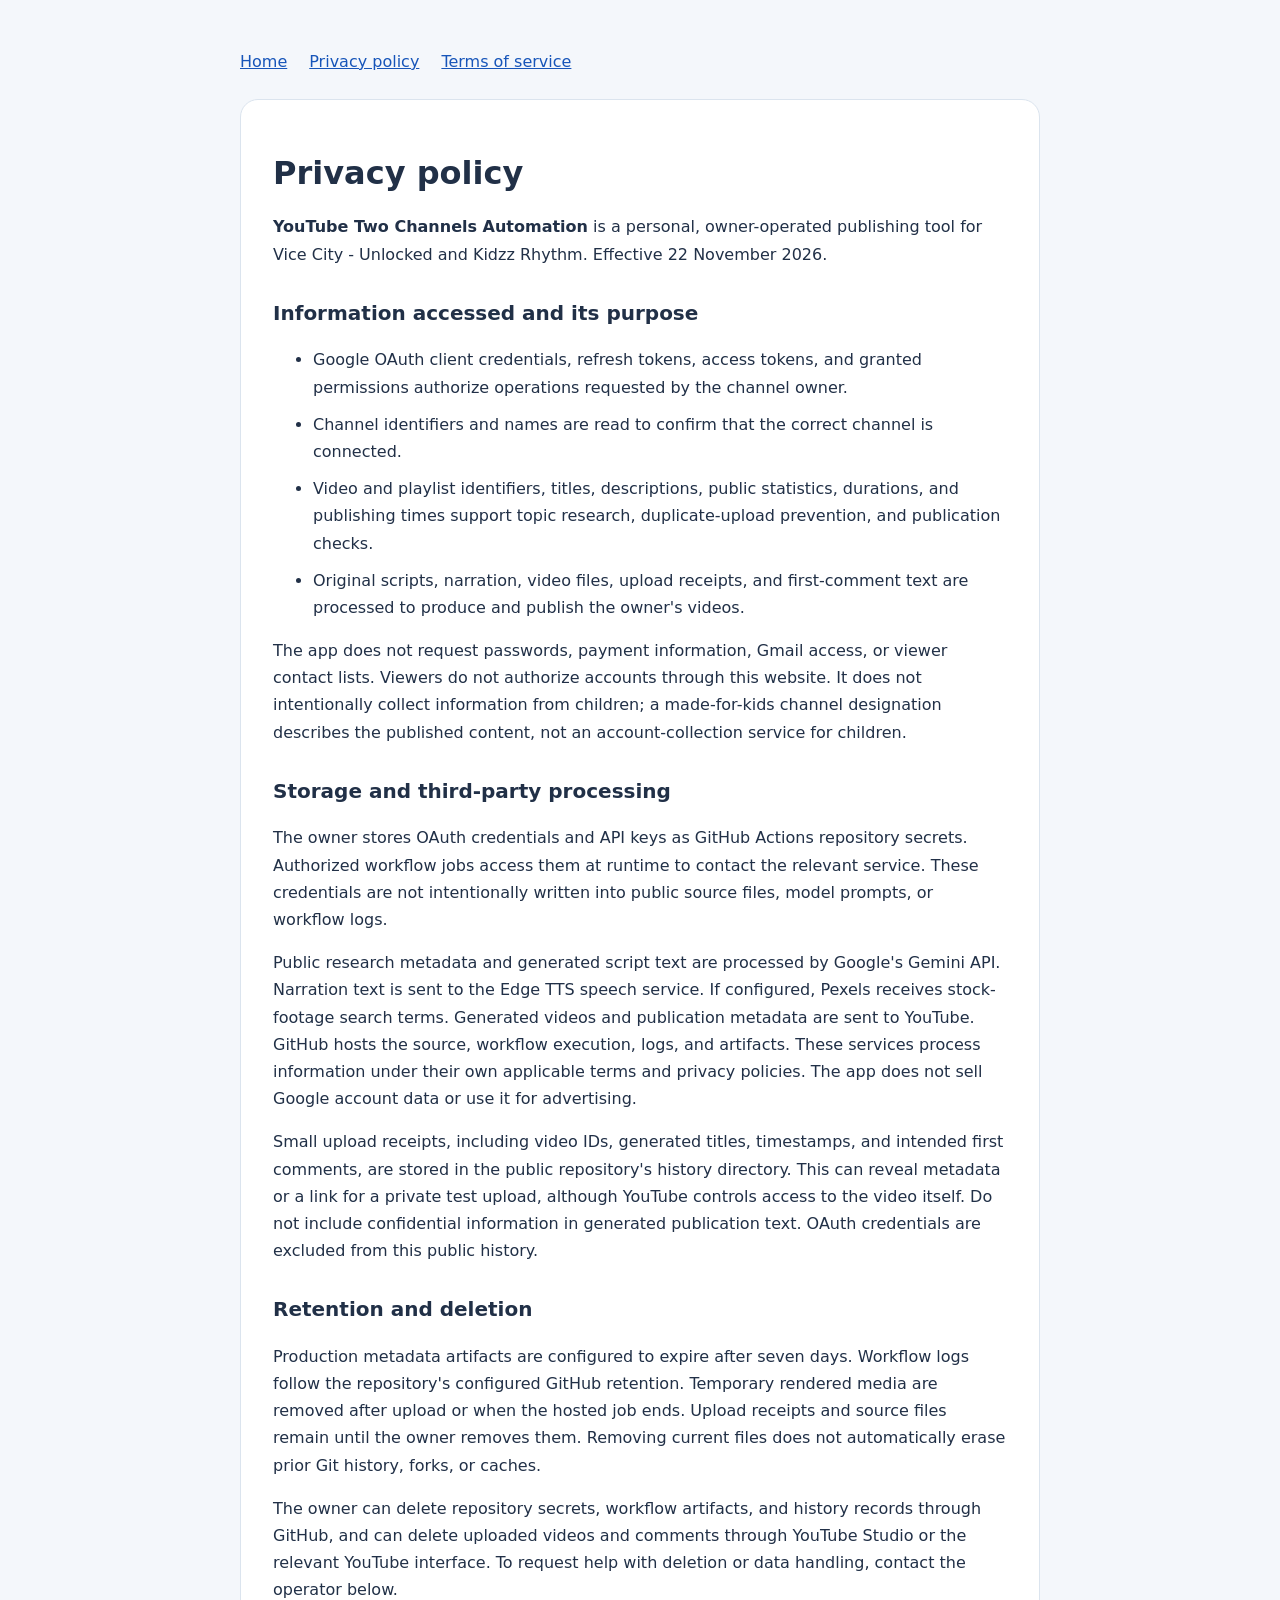
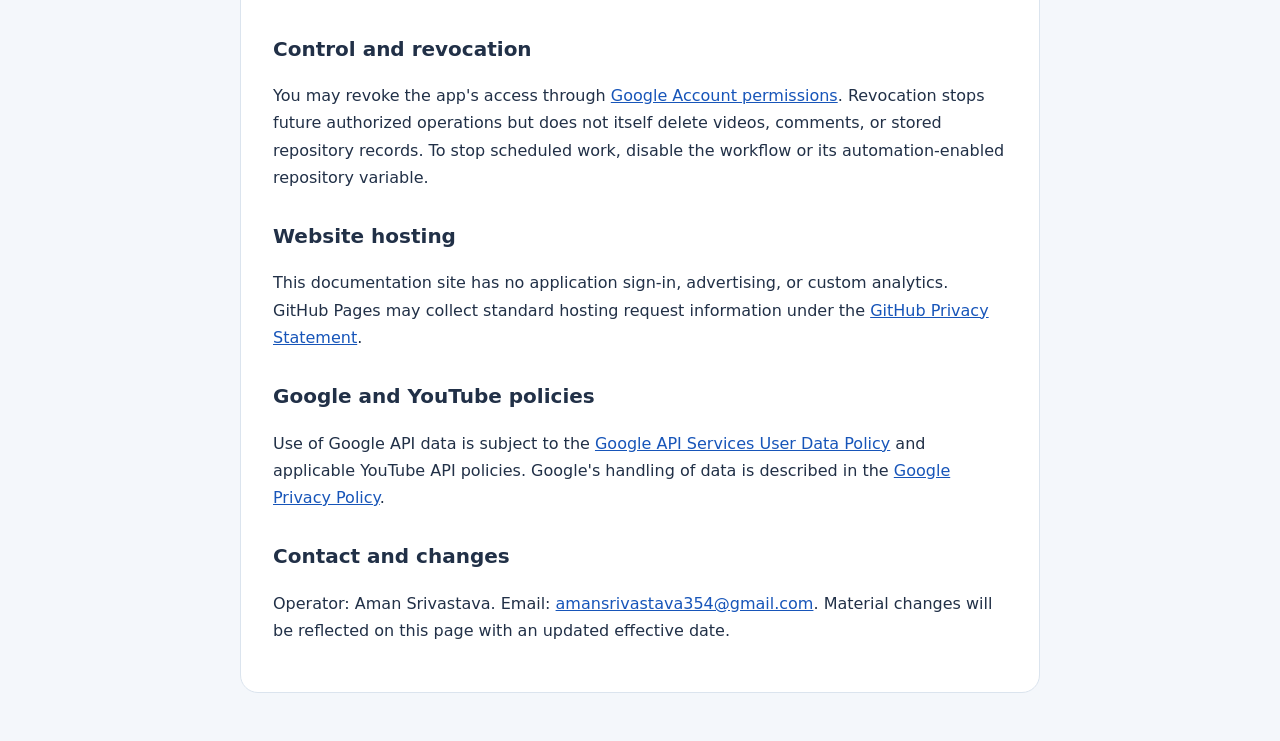
==== docs/privacy.html @ 5db477f4 "Add truthful app information, privacy and terms pages for OAuth setup" ====
<!doctype html><html lang="en"><head><meta charset="utf-8"><meta name="viewport" content="width=device-width, initial-scale=1"><title>Privacy policy — YouTube Two Channels Automation</title><link rel="stylesheet" href="style.css"></head><body><nav><a href="./">Home</a><a href="privacy.html">Privacy policy</a><a href="terms.html">Terms of service</a></nav><main><h1>Privacy policy</h1><p><strong>YouTube Two Channels Automation</strong> is a personal, owner-operated publishing tool for Vice City - Unlocked and Kidzz Rhythm. Effective 22 November 2026.</p><h2>Information accessed and its purpose</h2><ul><li>Google OAuth client credentials, refresh tokens, access tokens, and granted permissions authorize operations requested by the channel owner.</li><li>Channel identifiers and names are read to confirm that the correct channel is connected.</li><li>Video and playlist identifiers, titles, descriptions, public statistics, durations, and publishing times support topic research, duplicate-upload prevention, and publication checks.</li><li>Original scripts, narration, video files, upload receipts, and first-comment text are processed to produce and publish the owner's videos.</li></ul><p>The app does not request passwords, payment information, Gmail access, or viewer contact lists. Viewers do not authorize accounts through this website. It does not intentionally collect information from children; a made-for-kids channel designation describes the published content, not an account-collection service for children.</p><h2>Storage and third-party processing</h2><p>The owner stores OAuth credentials and API keys as GitHub Actions repository secrets. Authorized workflow jobs access them at runtime to contact the relevant service. These credentials are not intentionally written into public source files, model prompts, or workflow logs.</p><p>Public research metadata and generated script text are processed by Google's Gemini API. Narration text is sent to the Edge TTS speech service. If configured, Pexels receives stock-footage search terms. Generated videos and publication metadata are sent to YouTube. GitHub hosts the source, workflow execution, logs, and artifacts. These services process information under their own applicable terms and privacy policies. The app does not sell Google account data or use it for advertising.</p><p>Small upload receipts, including video IDs, generated titles, timestamps, and intended first comments, are stored in the public repository's history directory. This can reveal metadata or a link for a private test upload, although YouTube controls access to the video itself. Do not include confidential information in generated publication text. OAuth credentials are excluded from this public history.</p><h2>Retention and deletion</h2><p>Production metadata artifacts are configured to expire after seven days. Workflow logs follow the repository's configured GitHub retention. Temporary rendered media are removed after upload or when the hosted job ends. Upload receipts and source files remain until the owner removes them. Removing current files does not automatically erase prior Git history, forks, or caches.</p><p>The owner can delete repository secrets, workflow artifacts, and history records through GitHub, and can delete uploaded videos and comments through YouTube Studio or the relevant YouTube interface. To request help with deletion or data handling, contact the operator below.</p><h2>Control and revocation</h2><p>You may revoke the app's access through <a href="https://myaccount.google.com/permissions">Google Account permissions</a>. Revocation stops future authorized operations but does not itself delete videos, comments, or stored repository records. To stop scheduled work, disable the workflow or its automation-enabled repository variable.</p><h2>Website hosting</h2><p>This documentation site has no application sign-in, advertising, or custom analytics. GitHub Pages may collect standard hosting request information under the <a href="https://docs.github.com/en/site-policy/privacy-policies/github-general-privacy-statement">GitHub Privacy Statement</a>.</p><h2>Google and YouTube policies</h2><p>Use of Google API data is subject to the <a href="https://developers.google.com/terms/api-services-user-data-policy">Google API Services User Data Policy</a> and applicable YouTube API policies. Google's handling of data is described in the <a href="https://policies.google.com/privacy">Google Privacy Policy</a>.</p><h2>Contact and changes</h2><p>Operator: Aman Srivastava. Email: <a href="mailto:amansrivastava354@gmail.com">amansrivastava354@gmail.com</a>. Material changes will be reflected on this page with an updated effective date.</p></main></body></html>
---- docs/style.css ----
:root{color-scheme:light;font-family:system-ui,-apple-system,sans-serif;color:#213047;background:#f4f7fb}body{max-width:800px;margin:48px auto;padding:0 24px;line-height:1.7}main{background:white;border:1px solid #dbe4ee;border-radius:18px;padding:32px}h1{line-height:1.2;font-size:2rem}h2{font-size:1.25rem;margin-top:28px}a{color:#1755b9}nav{display:flex;gap:22px;flex-wrap:wrap;margin-bottom:24px}small{color:#53647a}footer{margin-top:24px}li{margin:10px 0}
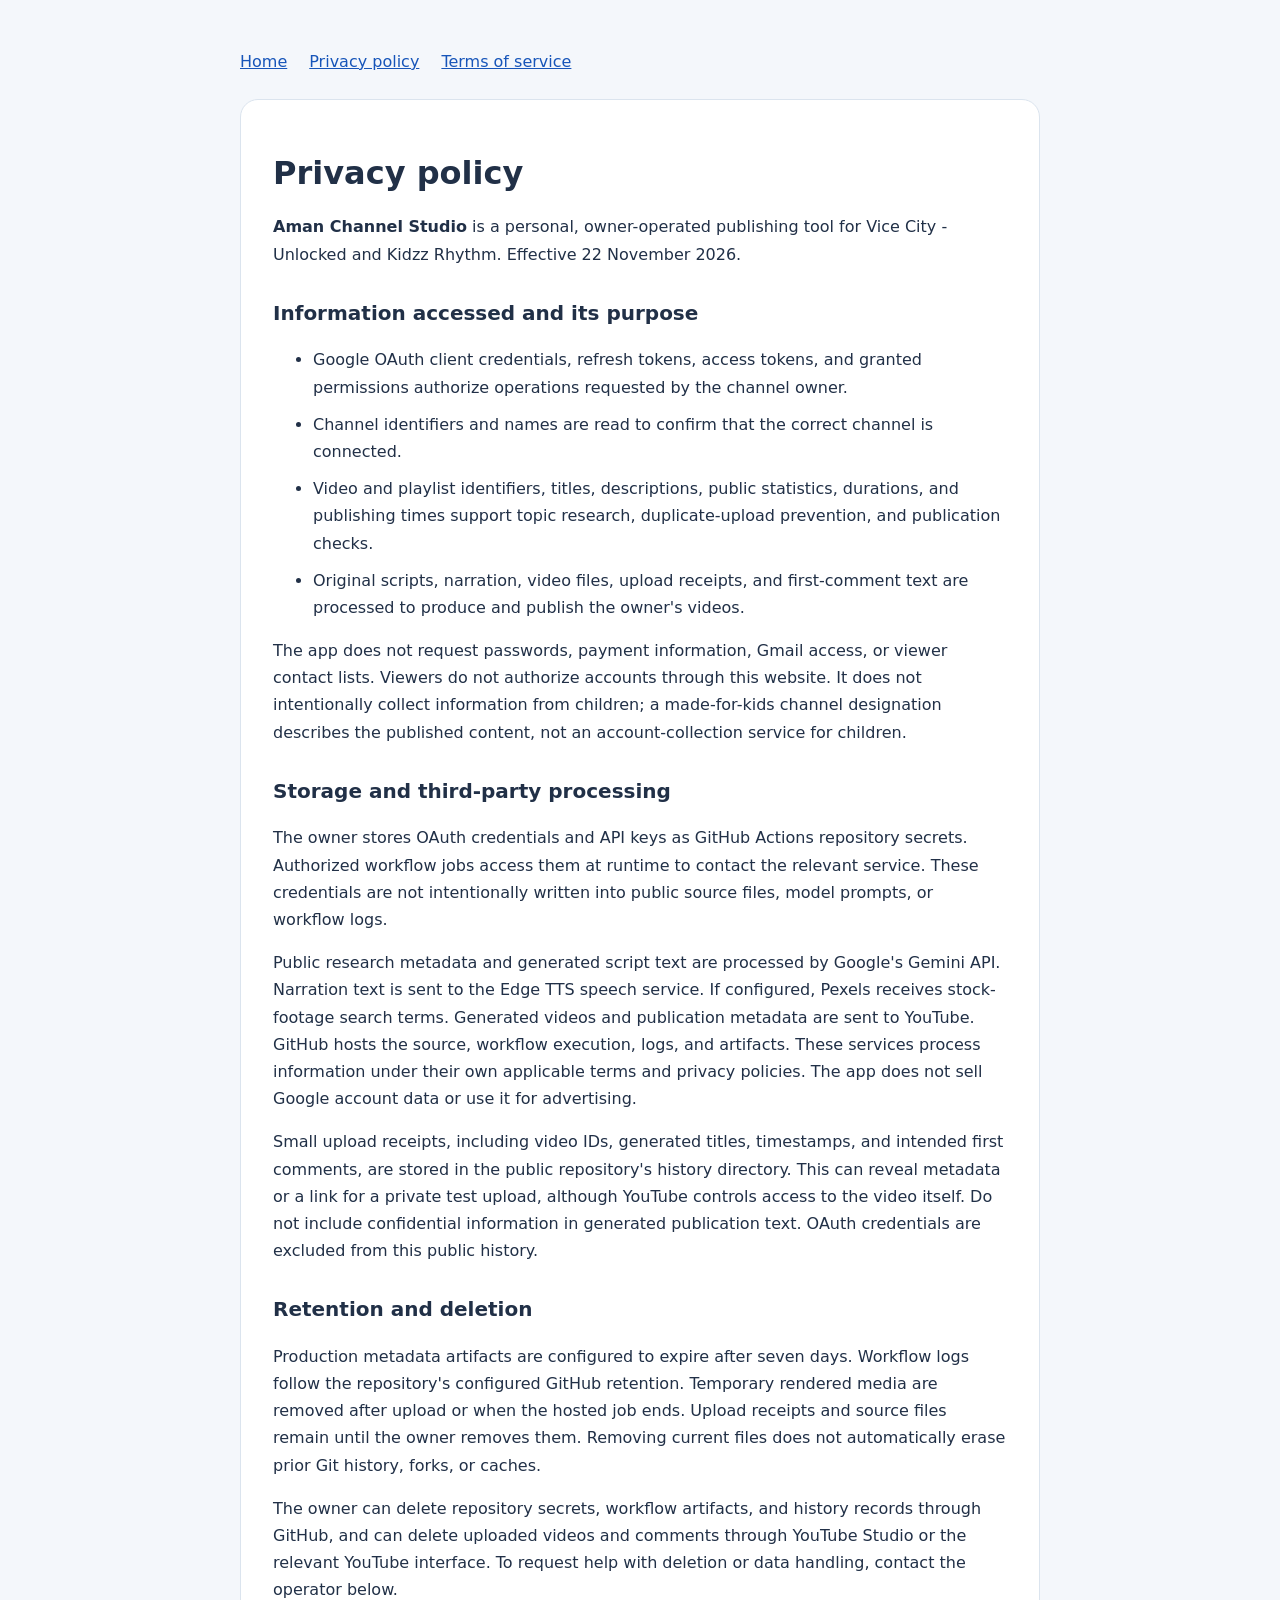
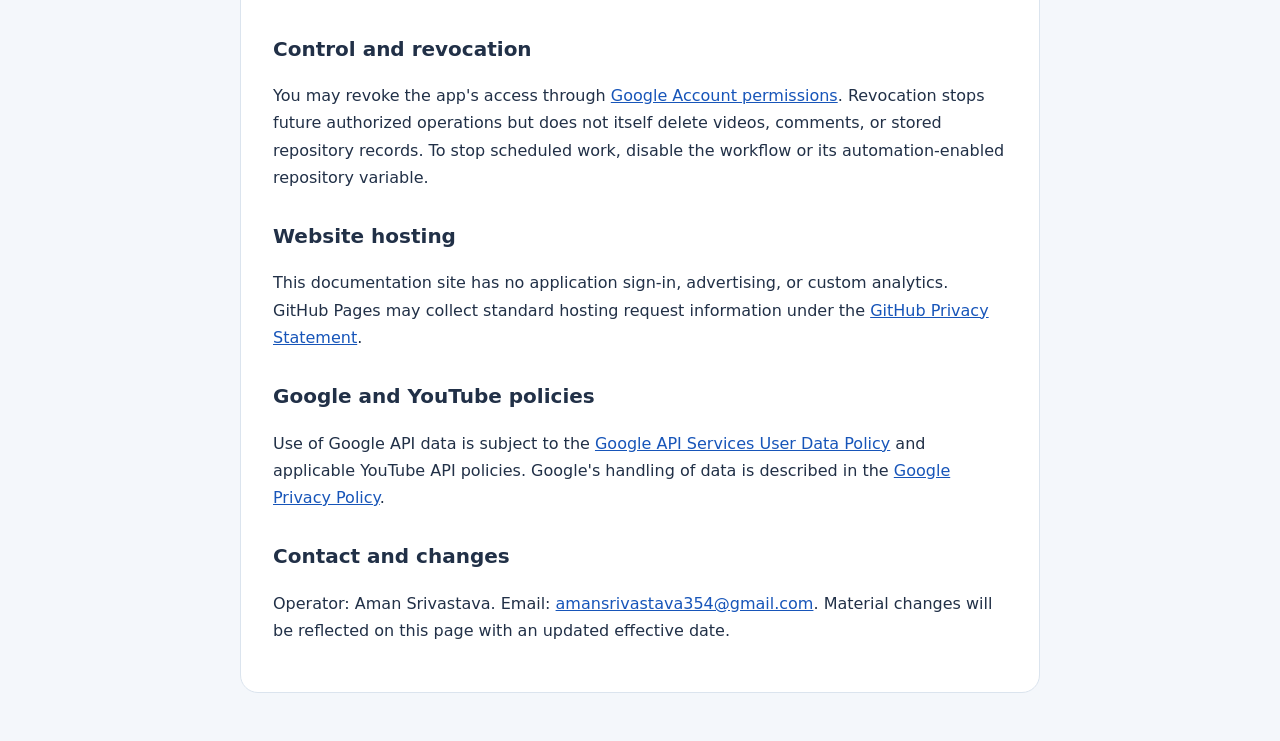
==== commit 3b9129c1: "Use distinct Aman Channel Studio OAuth app branding" ====
--- a/docs/privacy.html
+++ b/docs/privacy.html
@@ -1 +1 @@
-<!doctype html><html lang="en"><head><meta charset="utf-8"><meta name="viewport" content="width=device-width, initial-scale=1"><title>Privacy policy — YouTube Two Channels Automation</title><link rel="stylesheet" href="style.css"></head><body><nav><a href="./">Home</a><a href="privacy.html">Privacy policy</a><a href="terms.html">Terms of service</a></nav><main><h1>Privacy policy</h1><p><strong>YouTube Two Channels Automation</strong> is a personal, owner-operated publishing tool for Vice City - Unlocked and Kidzz Rhythm. Effective 22 November 2026.</p><h2>Information accessed and its purpose</h2><ul><li>Google OAuth client credentials, refresh tokens, access tokens, and granted permissions authorize operations requested by the channel owner.</li><li>Channel identifiers and names are read to confirm that the correct channel is connected.</li><li>Video and playlist identifiers, titles, descriptions, public statistics, durations, and publishing times support topic research, duplicate-upload prevention, and publication checks.</li><li>Original scripts, narration, video files, upload receipts, and first-comment text are processed to produce and publish the owner's videos.</li></ul><p>The app does not request passwords, payment information, Gmail access, or viewer contact lists. Viewers do not authorize accounts through this website. It does not intentionally collect information from children; a made-for-kids channel designation describes the published content, not an account-collection service for children.</p><h2>Storage and third-party processing</h2><p>The owner stores OAuth credentials and API keys as GitHub Actions repository secrets. Authorized workflow jobs access them at runtime to contact the relevant service. These credentials are not intentionally written into public source files, model prompts, or workflow logs.</p><p>Public research metadata and generated script text are processed by Google's Gemini API. Narration text is sent to the Edge TTS speech service. If configured, Pexels receives stock-footage search terms. Generated videos and publication metadata are sent to YouTube. GitHub hosts the source, workflow execution, logs, and artifacts. These services process information under their own applicable terms and privacy policies. The app does not sell Google account data or use it for advertising.</p><p>Small upload receipts, including video IDs, generated titles, timestamps, and intended first comments, are stored in the public repository's history directory. This can reveal metadata or a link for a private test upload, although YouTube controls access to the video itself. Do not include confidential information in generated publication text. OAuth credentials are excluded from this public history.</p><h2>Retention and deletion</h2><p>Production metadata artifacts are configured to expire after seven days. Workflow logs follow the repository's configured GitHub retention. Temporary rendered media are removed after upload or when the hosted job ends. Upload receipts and source files remain until the owner removes them. Removing current files does not automatically erase prior Git history, forks, or caches.</p><p>The owner can delete repository secrets, workflow artifacts, and history records through GitHub, and can delete uploaded videos and comments through YouTube Studio or the relevant YouTube interface. To request help with deletion or data handling, contact the operator below.</p><h2>Control and revocation</h2><p>You may revoke the app's access through <a href="https://myaccount.google.com/permissions">Google Account permissions</a>. Revocation stops future authorized operations but does not itself delete videos, comments, or stored repository records. To stop scheduled work, disable the workflow or its automation-enabled repository variable.</p><h2>Website hosting</h2><p>This documentation site has no application sign-in, advertising, or custom analytics. GitHub Pages may collect standard hosting request information under the <a href="https://docs.github.com/en/site-policy/privacy-policies/github-general-privacy-statement">GitHub Privacy Statement</a>.</p><h2>Google and YouTube policies</h2><p>Use of Google API data is subject to the <a href="https://developers.google.com/terms/api-services-user-data-policy">Google API Services User Data Policy</a> and applicable YouTube API policies. Google's handling of data is described in the <a href="https://policies.google.com/privacy">Google Privacy Policy</a>.</p><h2>Contact and changes</h2><p>Operator: Aman Srivastava. Email: <a href="mailto:amansrivastava354@gmail.com">amansrivastava354@gmail.com</a>. Material changes will be reflected on this page with an updated effective date.</p></main></body></html>
+<!doctype html><html lang="en"><head><meta charset="utf-8"><meta name="viewport" content="width=device-width, initial-scale=1"><title>Privacy policy — Aman Channel Studio</title><link rel="stylesheet" href="style.css"></head><body><nav><a href="./">Home</a><a href="privacy.html">Privacy policy</a><a href="terms.html">Terms of service</a></nav><main><h1>Privacy policy</h1><p><strong>Aman Channel Studio</strong> is a personal, owner-operated publishing tool for Vice City - Unlocked and Kidzz Rhythm. Effective 22 November 2026.</p><h2>Information accessed and its purpose</h2><ul><li>Google OAuth client credentials, refresh tokens, access tokens, and granted permissions authorize operations requested by the channel owner.</li><li>Channel identifiers and names are read to confirm that the correct channel is connected.</li><li>Video and playlist identifiers, titles, descriptions, public statistics, durations, and publishing times support topic research, duplicate-upload prevention, and publication checks.</li><li>Original scripts, narration, video files, upload receipts, and first-comment text are processed to produce and publish the owner's videos.</li></ul><p>The app does not request passwords, payment information, Gmail access, or viewer contact lists. Viewers do not authorize accounts through this website. It does not intentionally collect information from children; a made-for-kids channel designation describes the published content, not an account-collection service for children.</p><h2>Storage and third-party processing</h2><p>The owner stores OAuth credentials and API keys as GitHub Actions repository secrets. Authorized workflow jobs access them at runtime to contact the relevant service. These credentials are not intentionally written into public source files, model prompts, or workflow logs.</p><p>Public research metadata and generated script text are processed by Google's Gemini API. Narration text is sent to the Edge TTS speech service. If configured, Pexels receives stock-footage search terms. Generated videos and publication metadata are sent to YouTube. GitHub hosts the source, workflow execution, logs, and artifacts. These services process information under their own applicable terms and privacy policies. The app does not sell Google account data or use it for advertising.</p><p>Small upload receipts, including video IDs, generated titles, timestamps, and intended first comments, are stored in the public repository's history directory. This can reveal metadata or a link for a private test upload, although YouTube controls access to the video itself. Do not include confidential information in generated publication text. OAuth credentials are excluded from this public history.</p><h2>Retention and deletion</h2><p>Production metadata artifacts are configured to expire after seven days. Workflow logs follow the repository's configured GitHub retention. Temporary rendered media are removed after upload or when the hosted job ends. Upload receipts and source files remain until the owner removes them. Removing current files does not automatically erase prior Git history, forks, or caches.</p><p>The owner can delete repository secrets, workflow artifacts, and history records through GitHub, and can delete uploaded videos and comments through YouTube Studio or the relevant YouTube interface. To request help with deletion or data handling, contact the operator below.</p><h2>Control and revocation</h2><p>You may revoke the app's access through <a href="https://myaccount.google.com/permissions">Google Account permissions</a>. Revocation stops future authorized operations but does not itself delete videos, comments, or stored repository records. To stop scheduled work, disable the workflow or its automation-enabled repository variable.</p><h2>Website hosting</h2><p>This documentation site has no application sign-in, advertising, or custom analytics. GitHub Pages may collect standard hosting request information under the <a href="https://docs.github.com/en/site-policy/privacy-policies/github-general-privacy-statement">GitHub Privacy Statement</a>.</p><h2>Google and YouTube policies</h2><p>Use of Google API data is subject to the <a href="https://developers.google.com/terms/api-services-user-data-policy">Google API Services User Data Policy</a> and applicable YouTube API policies. Google's handling of data is described in the <a href="https://policies.google.com/privacy">Google Privacy Policy</a>.</p><h2>Contact and changes</h2><p>Operator: Aman Srivastava. Email: <a href="mailto:amansrivastava354@gmail.com">amansrivastava354@gmail.com</a>. Material changes will be reflected on this page with an updated effective date.</p></main></body></html>
